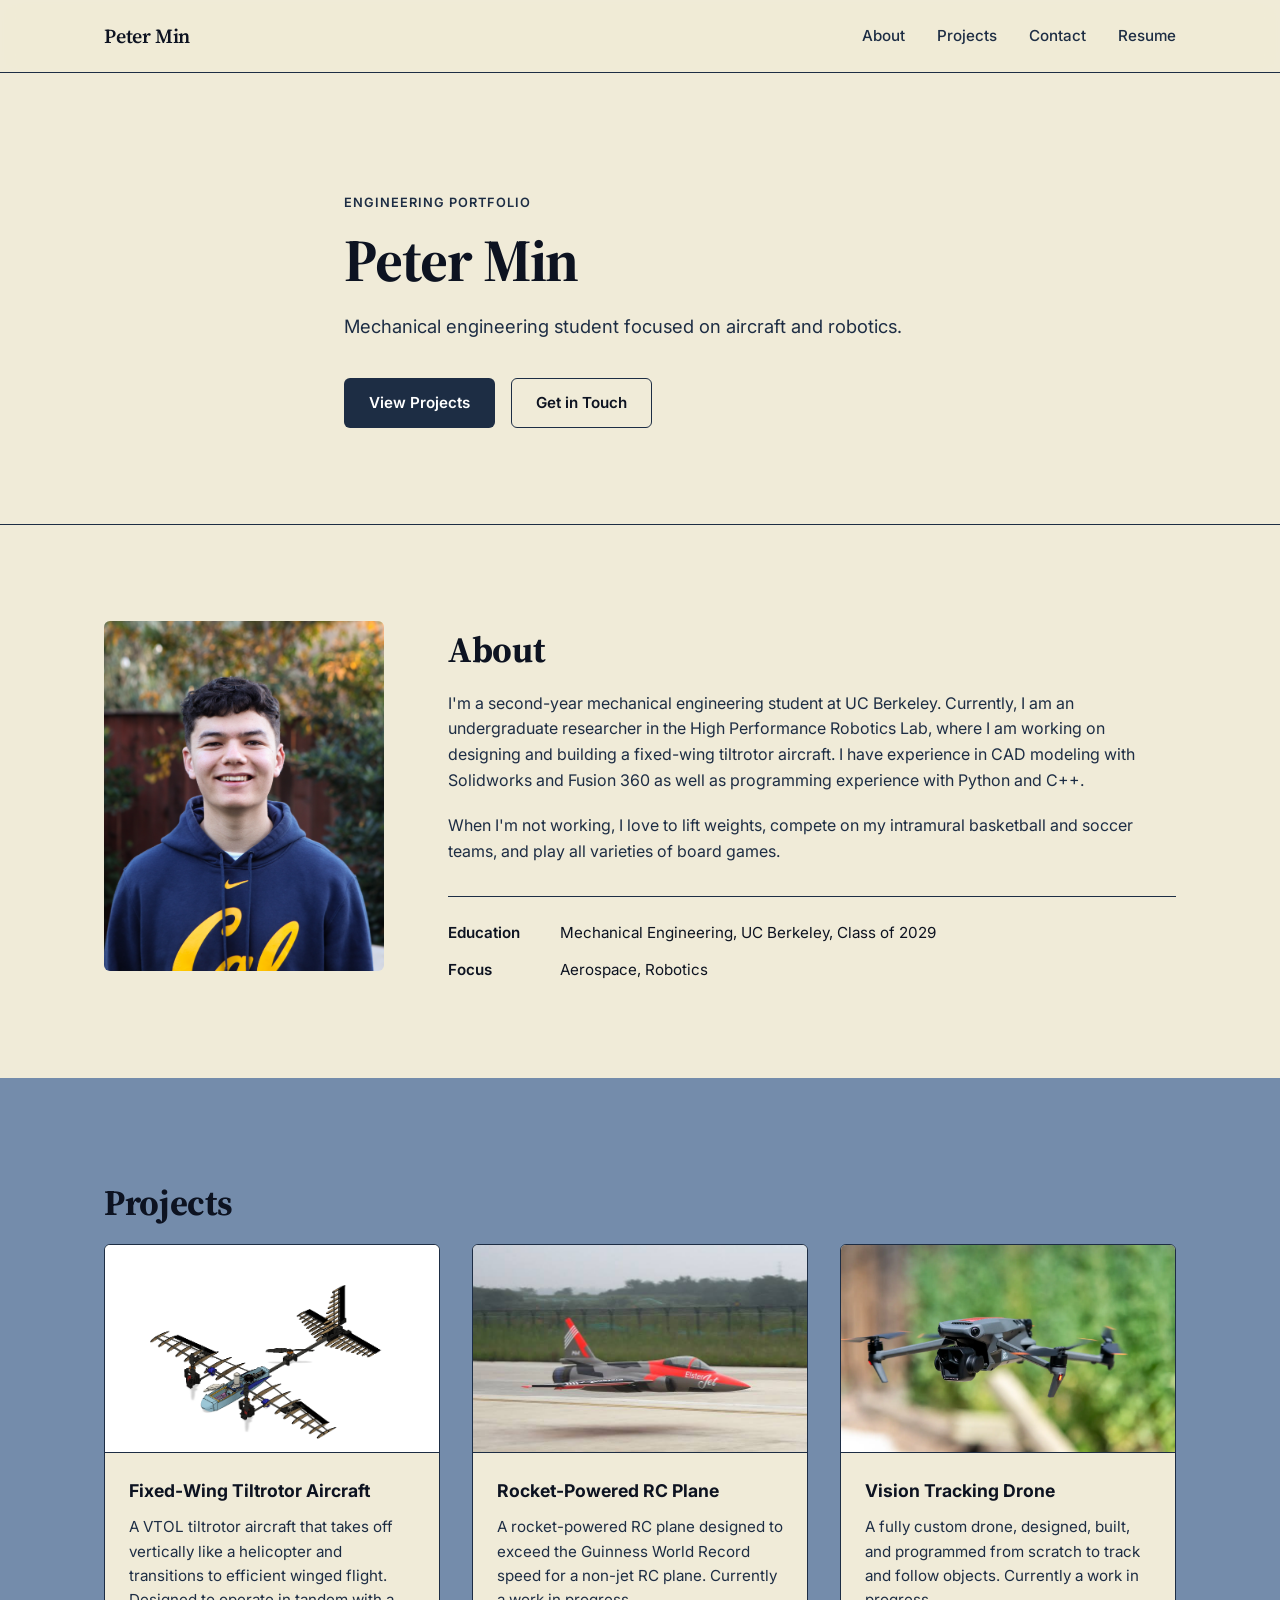
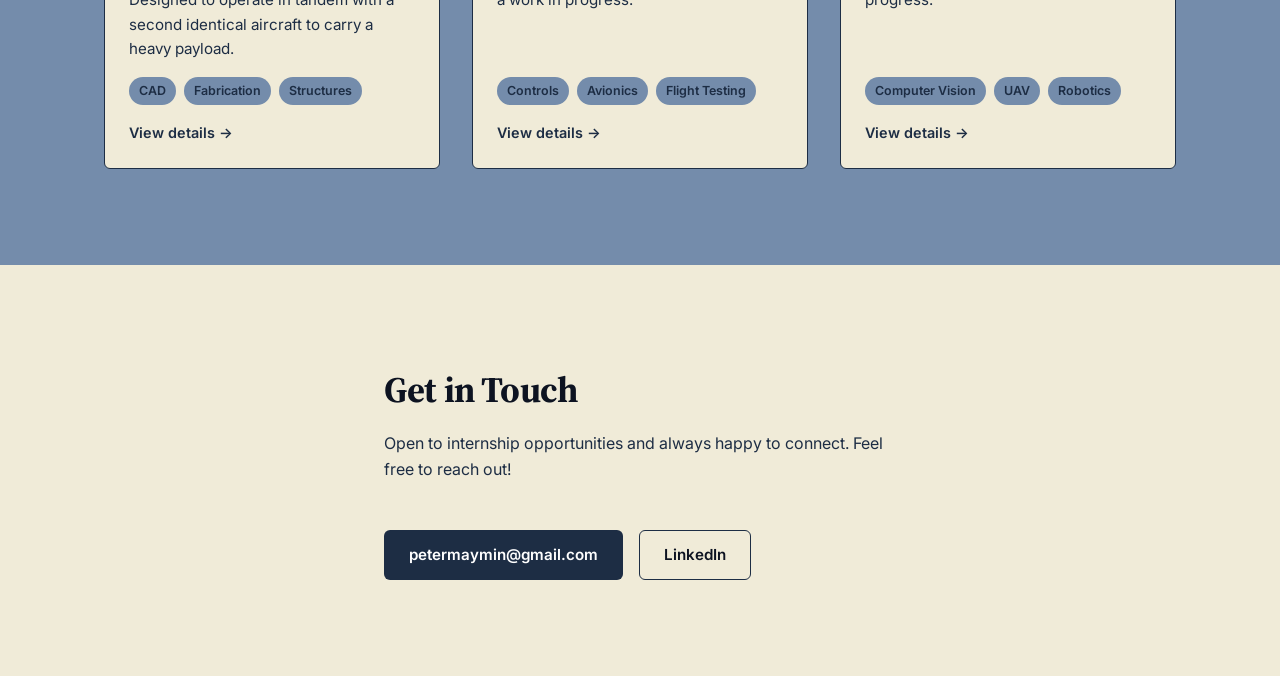
==== index.html @ 95f8da81 "Initial Commit" ====
<!DOCTYPE html>
<html lang="en">
<head>
<meta charset="UTF-8">
<meta name="viewport" content="width=device-width, initial-scale=1.0">
<title>Peter Min — Engineering Portfolio</title>
<meta name="description" content="Engineering portfolio of Peter Min.">
<link rel="stylesheet" href="css/style.css">
<link rel="preconnect" href="https://fonts.googleapis.com">
<link rel="preconnect" href="https://fonts.gstatic.com" crossorigin>
<link href="https://fonts.googleapis.com/css2?family=Inter:wght@400;500;600;700&family=Source+Serif+4:opsz,wght@8..60,500;8..60,600&display=swap" rel="stylesheet">
</head>
<body>

<a class="skip-link" href="#main">Skip to content</a>

<header class="site-header">
  <div class="container header-inner">
    <a href="#" class="logo">Peter Min</a>
    <nav class="nav">
      <button class="nav-toggle" aria-label="Toggle navigation" aria-expanded="false">
        <span></span><span></span><span></span>
      </button>
      <ul class="nav-links">
        <li><a href="#about">About</a></li>
        <li><a href="#projects">Projects</a></li>
        <li><a href="#contact">Contact</a></li>
        <li><a href="files/resume.pdf" download>Resume</a></li>
      </ul>
    </nav>
  </div>
</header>

<main id="main">

  <!-- Hero -->
  <section class="hero">
    <div class="container hero-inner">
      <p class="eyebrow">Engineering Portfolio</p>
      <h1>Peter Min</h1>
      <p class="hero-subtitle">
        Mechanical engineering student focused on aircraft and robotics. 
      </p>
      <div class="hero-actions">
        <a href="#projects" class="btn btn-primary">View Projects</a>
        <a href="#contact" class="btn btn-outline">Get in Touch</a>
      </div>
    </div>
  </section>

  <!-- About -->
  <section id="about" class="section">
    <div class="container about-grid">
      <div class="about-image">
        <img src="files/profile-photo.jpg" alt="Peter Min" class="about-photo">
      </div>
      <div class="about-text">
        <h2 class="section-title">About</h2>
        <p>
          I'm a second-year mechanical engineering student at UC Berkeley. 
          Currently, I am an undergraduate researcher in the High Performance 
          Robotics Lab, where I am working on designing and building a 
          fixed-wing tiltrotor aircraft. I have experience in CAD modeling
          with Solidworks and Fusion 360 as well as programming experience 
          with Python and C++. 
        </p>
        <p>
          When I'm not working, I love to lift weights, compete on my intramural
          basketball and soccer teams, and play all varieties of board games. 
        </p>
        <ul class="about-facts">
          <!-- <li><span>Location</span>[City, State]</li> -->
          <li><span>Education</span>Mechanical Engineering, UC Berkeley, Class of 2029</li>
          <li><span>Focus</span>Aerospace, Robotics</li>
        </ul>
      </div>
    </div>
  </section>

  <!-- Projects -->
  <section id="projects" class="section section-alt">
    <div class="container">
      <h2 class="section-title">Projects</h2>
      <!-- <p class="section-subtitle">A selection of design, analysis, and build work.</p> -->

      <div class="project-grid">

         <article class="project-card">
          <img src="files/TiltrotorCoverPhoto.png" alt="Tiltrotor project" class="project-image">
          <div class="project-body">
            <h3>Fixed-Wing Tiltrotor Aircraft</h3>
            <p>A VTOL tiltrotor aircraft that takes off vertically like a 
              helicopter and transitions to efficient winged flight. 
              Designed to operate in tandem with a second identical aircraft 
              to carry a heavy payload.</p>
            <ul class="tag-list">
              <li>CAD</li>
              <li>Fabrication</li>
              <li>Structures</li>
            </ul>
            <a href="projects/tiltrotor.html" class="project-link">View details &rarr;</a>
          </div>
        </article>

        <article class="project-card">
          <img src="files/RCPlaneCoverPhoto.jpg" alt="RC Plane project" class="project-image">
          <div class="project-body">
            <h3>Rocket-Powered RC Plane</h3>
            <p>A rocket-powered RC plane designed to exceed the Guinness 
              World Record speed for a non-jet RC plane. Currently a work 
              in progress.</p>
            <ul class="tag-list">
              <li>Controls</li>
              <li>Avionics</li>
              <li>Flight Testing</li>
            </ul>
            <a href="projects/rc-plane.html" class="project-link">View details &rarr;</a>
          </div>
        </article>

        <article class="project-card">
          <img src="files/VisionDroneCoverPhoto.webp" alt="Vision Drone project" class="project-image">
          <div class="project-body">
            <h3>Vision Tracking Drone</h3>
            <p> A fully custom drone, designed, built, and programmed from scratch 
              to track and follow objects. Currently a work in progress.</p>
            <ul class="tag-list">
              <li>Computer Vision</li>
              <li>UAV</li>
              <li>Robotics</li>
            </ul>
            <a href="projects/vision-drone.html" class="project-link">View details &rarr;</a>
          </div>
        </article>

      </div>
    </div>
  </section>
  
  <!-- Skills -->
   <!-- 
  <section id="skills" class="section">
    <div class="container">
      <h2 class="section-title">Skills</h2>
      <div class="skills-grid">
        <div class="skill-group">
          <h3>Design &amp; CAD</h3>
          <ul>
            <li>SolidWorks</li>
            <li>AutoCAD</li>
            <li>Fusion 360</li>
          </ul>
        </div>
        <div class="skill-group">
          <h3>Analysis</h3>
          <ul>
            <li>Finite Element Analysis</li>
            <li>MATLAB</li>
            <li>Structural Calculations</li>
          </ul>
        </div>
        <div class="skill-group">
          <h3>Fabrication</h3>
          <ul>
            <li>CNC Machining</li>
            <li>3D Printing</li>
            <li>Welding</li>
          </ul>
        </div>
        <div class="skill-group">
          <h3>Other</h3>
          <ul>
            <li>Project Management</li>
            <li>Technical Writing</li>
            <li>[Add more]</li>
          </ul>
        </div>
      </div>
    </div>
  </section>
-->
  <!-- Contact -->
  <section id="contact" class="section">
    <div class="container contact-inner">
      <h2 class="section-title">Get in Touch</h2>
      <p class="section-subtitle">
        Open to internship opportunities and always happy to connect. Feel free to reach out!
      </p>
      <div class="contact-links">
        <a href="mailto:petermaymin@gmail.com" class="btn btn-primary">petermaymin@gmail.com</a>
        <a href="https://www.linkedin.com/in/peter-min-profile" class="btn btn-outline" target="_blank" rel="noopener">LinkedIn</a>
      </div>
    </div>
  </section>

</main>
<!-- 
<footer class="site-footer">
  <div class="container">
    <p>&copy; <span id="year"></span> Peter Min. All rights reserved.</p>
  </div>
</footer>
-->
<script src="js/main.js"></script>
</body>
</html>
---- css/style.css ----
/* ---------------------------------
   Custom properties
--------------------------------- */
:root {
  --color-bg: #f0ebd8;
  --color-bg-alt: #748CAB;
  --color-text: #0d1321;
  --color-text-muted: #1d2d44;
  --color-border: #1d2d44;
  --color-accent: #1d2d44;
  --color-accent-dark: #0d1321;
  --font-sans: 'Inter', -apple-system, BlinkMacSystemFont, 'Segoe UI', sans-serif;
  --font-serif: 'Source Serif 4', Georgia, serif;
  --max-width: 1120px;
  --radius: 6px;
}

@media (prefers-color-scheme: dark) {
  :root {
    --color-bg: #0d1321;
    --color-bg-alt: #1d2d44;
    --color-text: #f0ebd8;
    --color-text-muted: #9cb1cc;
    --color-border: #3e5c76;
    --color-accent: #748cab;
    --color-accent-dark: #f0ebd8;
  }
}

/* ---------------------------------
   Reset & base
--------------------------------- */
* { box-sizing: border-box; }

html { scroll-behavior: smooth; }

body {
  margin: 0;
  font-family: var(--font-sans);
  color: var(--color-text);
  background: var(--color-bg);
  line-height: 1.6;
  -webkit-font-smoothing: antialiased;
}

img { max-width: 100%; display: block; }

a { color: inherit; text-decoration: none; }

ul { list-style: none; margin: 0; padding: 0; }

.container {
  max-width: var(--max-width);
  margin: 0 auto;
  padding: 0 24px;
}

.skip-link {
  position: absolute;
  left: -999px;
  top: 0;
  background: var(--color-accent);
  color: #fff;
  padding: 10px 16px;
  z-index: 1000;
}
.skip-link:focus { left: 12px; top: 12px; }

/* ---------------------------------
   Buttons
--------------------------------- */
.btn {
  display: inline-block;
  padding: 12px 24px;
  border-radius: var(--radius);
  font-weight: 600;
  font-size: 0.95rem;
  border: 1px solid transparent;
  transition: transform 0.15s ease, background-color 0.15s ease, color 0.15s ease, border-color 0.15s ease;
}
.btn:hover { transform: translateY(-1px); }

.btn-primary {
  background: var(--color-accent);
  color: #fff;
}
.btn-primary:hover { background: var(--color-accent-dark); }

.btn-outline {
  border-color: var(--color-border);
  color: var(--color-text);
}
.btn-outline:hover { border-color: var(--color-accent); color: var(--color-accent); }

.btn-small {
  padding: 8px 16px;
  font-size: 0.85rem;
}

/* ---------------------------------
   Header
--------------------------------- */
.site-header {
  position: sticky;
  top: 0;
  z-index: 100;
  background: color-mix(in srgb, var(--color-bg) 90%, transparent);
  backdrop-filter: saturate(180%) blur(10px);
  border-bottom: 1px solid var(--color-border);
}

.header-inner {
  display: flex;
  align-items: center;
  justify-content: space-between;
  height: 72px;
}

.logo {
  font-family: var(--font-serif);
  font-weight: 600;
  font-size: 1.25rem;
  letter-spacing: -0.01em;
}

.nav { display: flex; align-items: center; }

.nav-links {
  display: flex;
  align-items: center;
  gap: 32px;
}

.nav-links a:not(.btn) {
  font-size: 0.95rem;
  font-weight: 500;
  color: var(--color-text-muted);
}
.nav-links a:not(.btn):hover { color: var(--color-text); }

.nav-toggle {
  display: none;
  flex-direction: column;
  justify-content: center;
  gap: 5px;
  width: 36px;
  height: 36px;
  background: none;
  border: none;
  cursor: pointer;
}
.nav-toggle span {
  display: block;
  width: 100%;
  height: 2px;
  background: var(--color-text);
}

/* ---------------------------------
   Hero
--------------------------------- */
.hero {
  padding: 120px 0 96px;
  border-bottom: 1px solid var(--color-border);
}

.hero-inner { max-width: 640px; }

.eyebrow {
  text-transform: uppercase;
  letter-spacing: 0.08em;
  font-size: 0.8rem;
  font-weight: 600;
  color: var(--color-accent);
  margin: 0 0 16px;
}

.hero h1 {
  font-family: var(--font-serif);
  font-size: clamp(2.5rem, 5vw, 3.75rem);
  line-height: 1.05;
  margin: 0 0 20px;
  letter-spacing: -0.02em;
}

.hero-subtitle {
  font-size: 1.15rem;
  color: var(--color-text-muted);
  margin: 0 0 36px;
}

.hero-actions { display: flex; gap: 16px; flex-wrap: wrap; }

/* ---------------------------------
   Sections
--------------------------------- */
.section { padding: 96px 0; }
.section-alt { background: var(--color-bg-alt); }

.section-title {
  font-family: var(--font-serif);
  font-size: clamp(1.75rem, 3vw, 2.25rem);
  margin: 0 0 12px;
  letter-spacing: -0.01em;
}

.section-subtitle {
  color: var(--color-text-muted);
  margin: 0 0 48px;
  max-width: 560px;
}

/* ---------------------------------
   About
--------------------------------- */
.about-grid {
  display: grid;
  grid-template-columns: 280px 1fr;
  gap: 64px;
  align-items: start;
}

.image-placeholder {
  background: var(--color-bg-alt);
  border: 1px dashed var(--color-border);
  color: var(--color-text-muted);
  display: flex;
  align-items: center;
  justify-content: center;
  font-size: 0.9rem;
  border-radius: var(--radius);
}

.about-image .image-placeholder {
  aspect-ratio: 4 / 5;
}

.about-photo {
  width: 100%;
  aspect-ratio: 4 / 5;
  object-fit: cover;
  border-radius: var(--radius);
}

.about-text p {
  color: var(--color-text-muted);
  margin: 0 0 20px;
}

.about-facts {
  margin-top: 32px;
  border-top: 1px solid var(--color-border);
  padding-top: 24px;
  display: grid;
  gap: 12px;
}

.about-facts li {
  display: flex;
  gap: 12px;
  font-size: 0.95rem;
}

.about-facts span {
  min-width: 100px;
  font-weight: 600;
  color: var(--color-text);
}

/* ---------------------------------
   Projects
--------------------------------- */
.project-grid {
  display: grid;
  grid-template-columns: repeat(auto-fit, minmax(300px, 1fr));
  gap: 32px;
}

.project-card {
  display: flex;
  flex-direction: column;
  background: var(--color-bg);
  border: 1px solid var(--color-border);
  border-radius: var(--radius);
  overflow: hidden;
  transition: transform 0.2s ease, box-shadow 0.2s ease;
}
.project-card:hover {
  transform: translateY(-4px);
  box-shadow: 0 12px 24px -12px rgba(0,0,0,0.15);
}

.project-image.image-placeholder {
  aspect-ratio: 16 / 10;
  border-radius: 0;
  border-width: 0 0 1px 0;
}

img.project-image {
  width: 100%;
  aspect-ratio: 16 / 10;
  object-fit: cover;
  border-bottom: 1px solid var(--color-border);
}

.project-body {
  display: flex;
  flex-direction: column;
  flex: 1;
  padding: 24px;
}

.project-body h3 {
  font-size: 1.1rem;
  margin: 0 0 10px;
}

.project-body p {
  color: var(--color-text-muted);
  font-size: 0.95rem;
  margin: 0 0 16px;
}

.tag-list {
  display: flex;
  flex-wrap: wrap;
  gap: 8px;
  margin-top: auto;
  margin-bottom: 16px;
}

.tag-list li {
  font-size: 0.78rem;
  font-weight: 600;
  padding: 4px 10px;
  border-radius: 999px;
  background: var(--color-bg-alt);
  color: var(--color-text-muted);
}

.project-link {
  font-weight: 600;
  font-size: 0.9rem;
  color: var(--color-accent);
}
.project-link:hover { color: var(--color-accent-dark); }

/* ---------------------------------
   Project Detail Page
--------------------------------- */
.back-link {
  display: inline-flex;
  align-items: center;
  gap: 6px;
  font-weight: 600;
  font-size: 0.9rem;
  color: var(--color-text-muted);
  margin-bottom: 24px;
}
.back-link:hover { color: var(--color-text); }

.project-intro { padding: 64px 0 40px; }

.project-intro h1 {
  font-family: var(--font-serif);
  font-size: clamp(2rem, 4vw, 3rem);
  line-height: 1.1;
  margin: 20px 0 16px;
  letter-spacing: -0.02em;
}

.project-intro .hero-subtitle { margin-bottom: 0; }

.project-detail-image {
  width: 100%;
  aspect-ratio: 16 / 9;
  object-fit: cover;
  border-radius: var(--radius);
  border: 1px solid var(--color-border);
}

.project-content { padding-top: 40px; }

.project-content h2.section-title {
  margin-top: 48px;
}
.project-content h2.section-title:first-child { margin-top: 0; }

.project-content p {
  color: var(--color-text-muted);
  max-width: 720px;
  margin: 0 0 20px;
}

/* ---------------------------------
   Skills
--------------------------------- */
.skills-grid {
  display: grid;
  grid-template-columns: repeat(auto-fit, minmax(200px, 1fr));
  gap: 40px;
}

.skill-group h3 {
  font-size: 1rem;
  margin: 0 0 16px;
  padding-bottom: 10px;
  border-bottom: 2px solid var(--color-accent);
  display: inline-block;
}

.skill-group ul { display: grid; gap: 8px; }

.skill-group li {
  color: var(--color-text-muted);
  font-size: 0.95rem;
}

/* ---------------------------------
   Contact
--------------------------------- */
.contact-inner { max-width: 560px; }

.contact-links {
  display: flex;
  gap: 16px;
  flex-wrap: wrap;
  margin-top: 8px;
}

/* ---------------------------------
   Footer
--------------------------------- */
.site-footer {
  padding: 32px 0;
  border-top: 1px solid var(--color-border);
  text-align: center;
}

.site-footer p {
  color: var(--color-text-muted);
  font-size: 0.85rem;
  margin: 0;
}

/* ---------------------------------
   Responsive
--------------------------------- */
@media (max-width: 860px) {
  .about-grid { grid-template-columns: 1fr; }
  .about-image .image-placeholder { max-width: 240px; }
}

@media (max-width: 720px) {
  .nav-toggle { display: flex; }

  .nav-links {
    position: absolute;
    top: 72px;
    left: 0;
    right: 0;
    background: var(--color-bg);
    border-bottom: 1px solid var(--color-border);
    flex-direction: column;
    align-items: flex-start;
    padding: 24px;
    gap: 20px;
    display: none;
  }

  .nav-links.is-open { display: flex; }

  .hero { padding: 80px 0 64px; }
  .section { padding: 64px 0; }
}
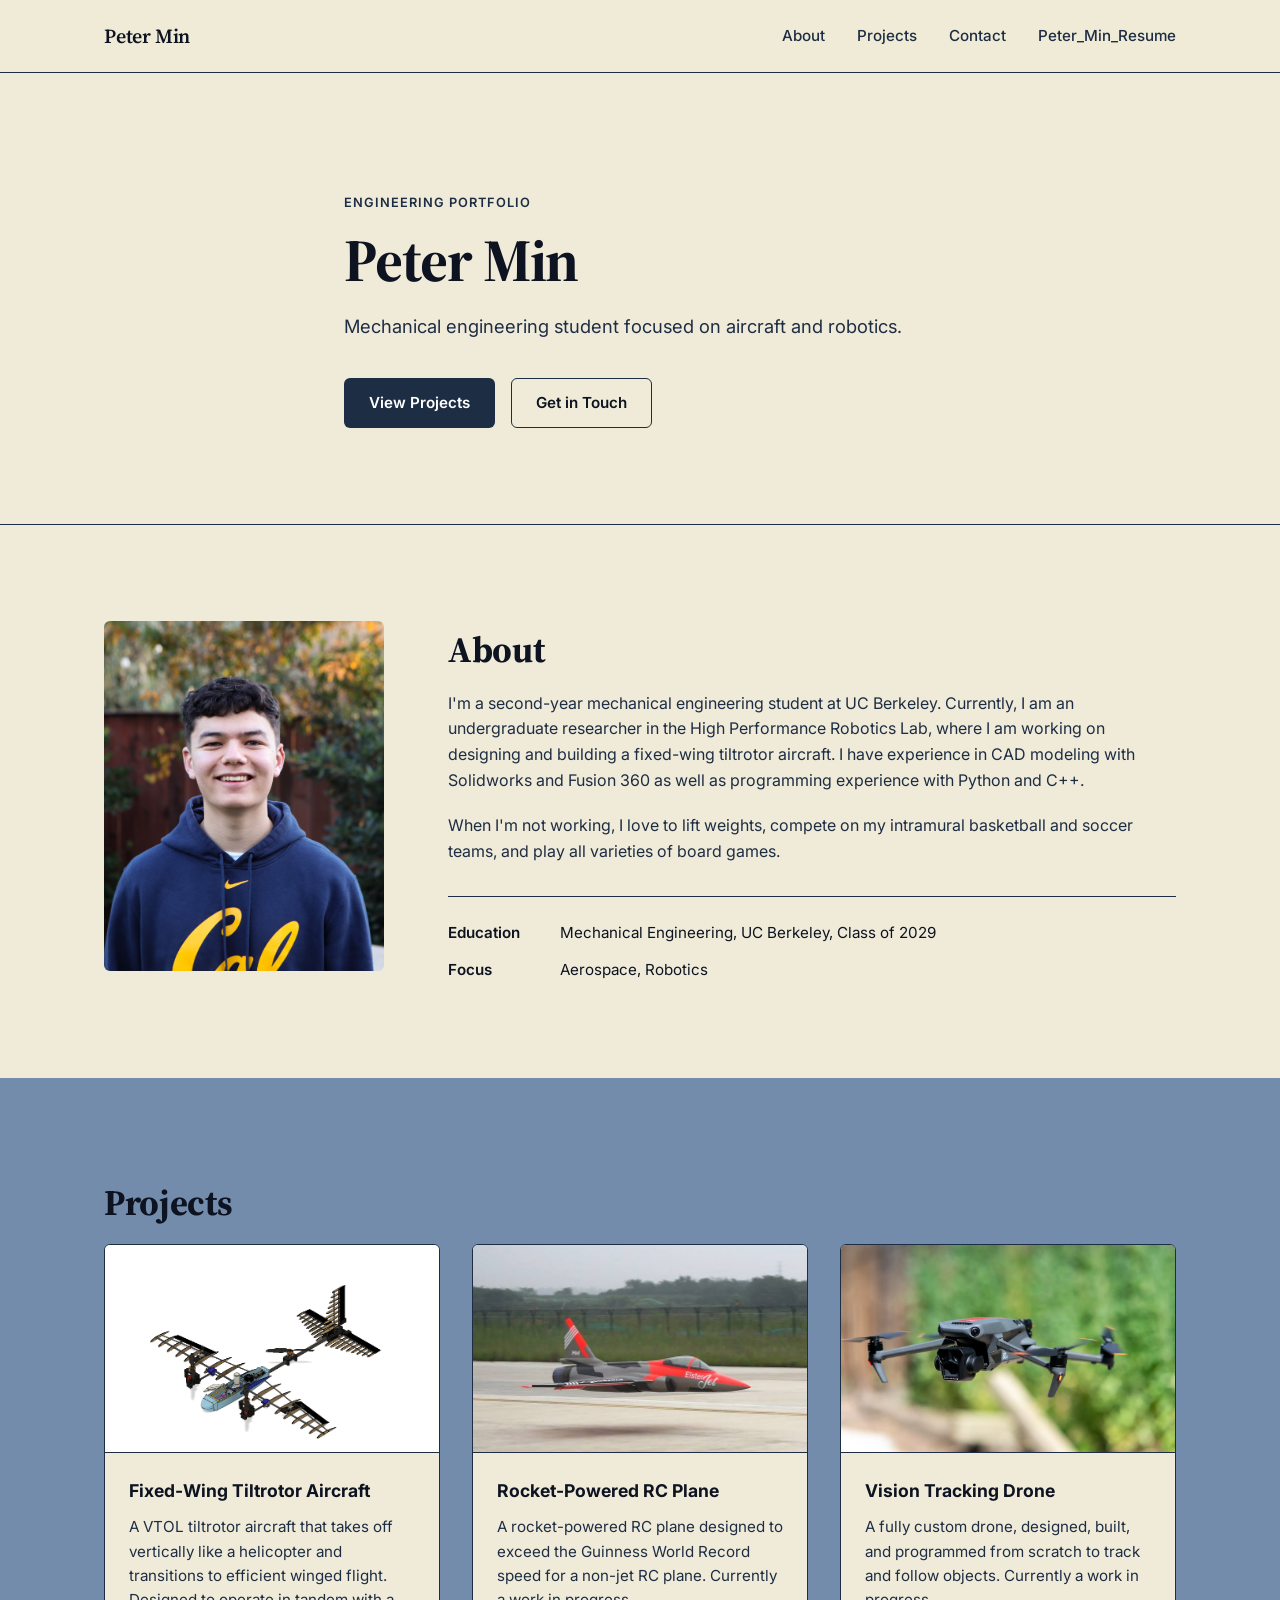
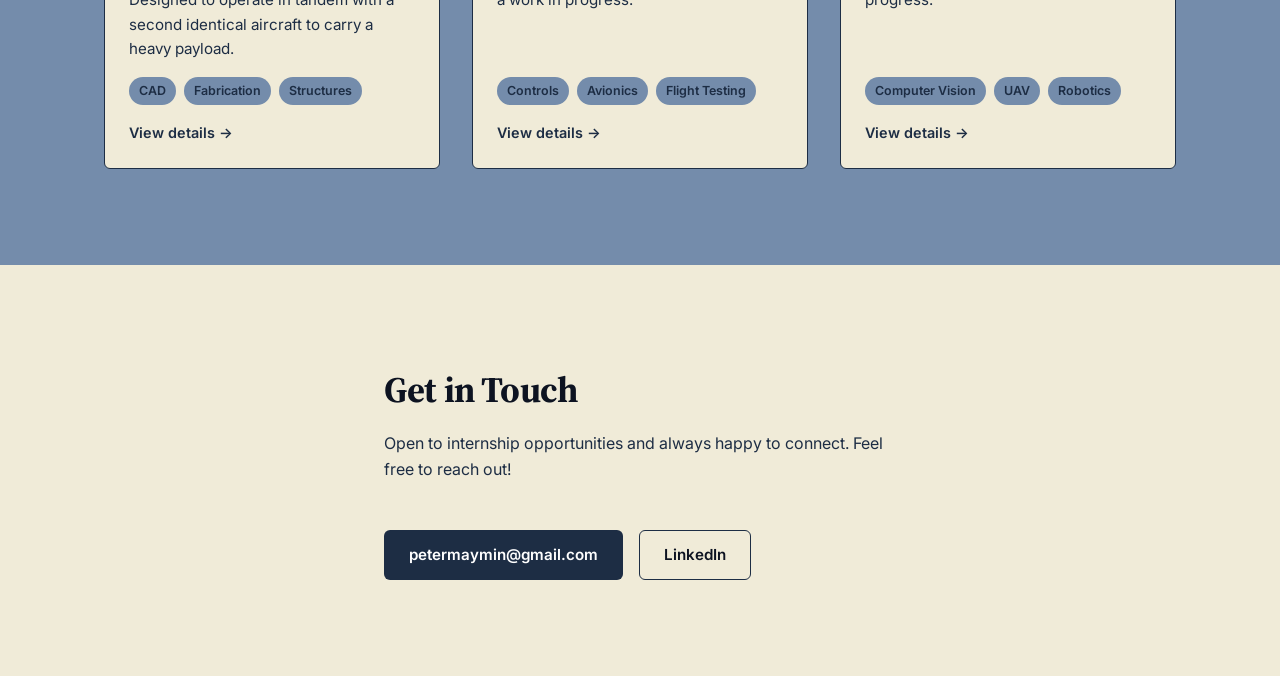
==== commit 684f5255: "resume name" ====
--- a/index.html
+++ b/index.html
@@ -5,6 +5,7 @@
 <meta name="viewport" content="width=device-width, initial-scale=1.0">
 <title>Peter Min — Engineering Portfolio</title>
 <meta name="description" content="Engineering portfolio of Peter Min.">
+<meta name="color-scheme" content="light dark">
 <link rel="stylesheet" href="css/style.css">
 <link rel="preconnect" href="https://fonts.googleapis.com">
 <link rel="preconnect" href="https://fonts.gstatic.com" crossorigin>
@@ -25,7 +26,7 @@
         <li><a href="#about">About</a></li>
         <li><a href="#projects">Projects</a></li>
         <li><a href="#contact">Contact</a></li>
-        <li><a href="files/resume.pdf" download>Resume</a></li>
+        <li><a href="files/Peter_Min_Resume.pdf" target="_blank" rel="noopener">Peter_Min_Resume</a></li>
       </ul>
     </nav>
   </div>
--- a/css/style.css
+++ b/css/style.css
@@ -46,6 +46,7 @@
 img { max-width: 100%; display: block; }
 
 a { color: inherit; text-decoration: none; }
+a:visited { color: inherit; }
 
 ul { list-style: none; margin: 0; padding: 0; }
 
@@ -80,11 +81,18 @@
 }
 .btn:hover { transform: translateY(-1px); }
 
-.btn-primary {
+.btn-primary,
+.btn-primary:link,
+.btn-primary:visited {
   background: var(--color-accent);
   color: #fff;
 }
 .btn-primary:hover { background: var(--color-accent-dark); }
+
+@media (prefers-color-scheme: dark) {
+  .btn-primary { background: var(--color-text); color: var(--color-bg); }
+  .btn-primary:hover { background: var(--color-accent); color: var(--color-bg); }
+}
 
 .btn-outline {
   border-color: var(--color-border);
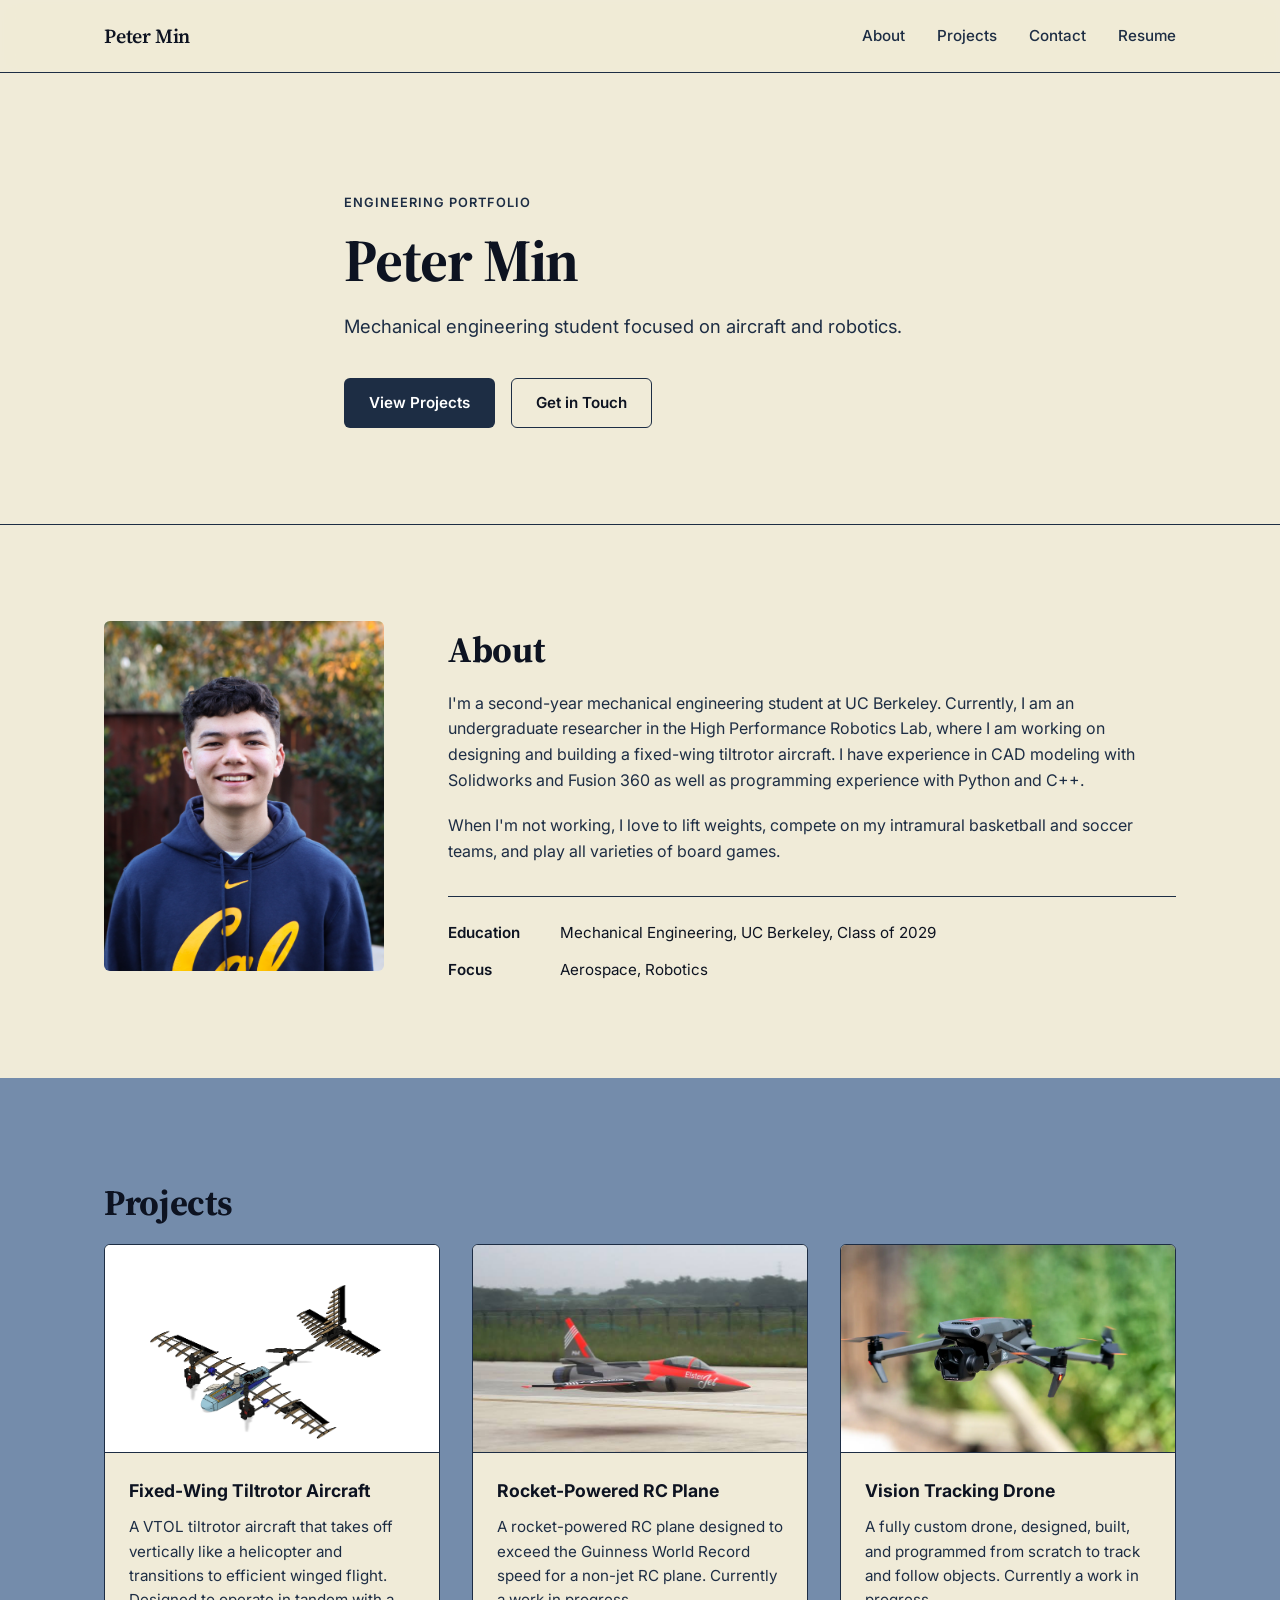
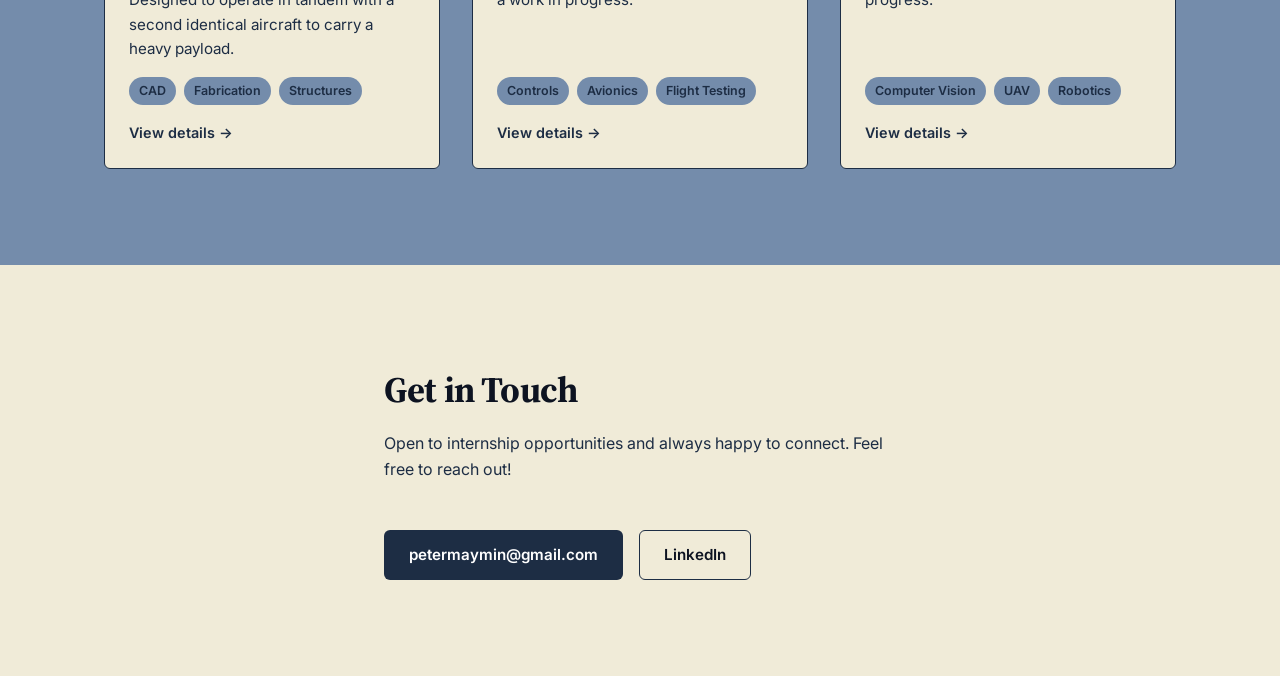
==== commit 456c4f45: "more resume button stuff" ====
--- a/index.html
+++ b/index.html
@@ -26,7 +26,7 @@
         <li><a href="#about">About</a></li>
         <li><a href="#projects">Projects</a></li>
         <li><a href="#contact">Contact</a></li>
-        <li><a href="files/Peter_Min_Resume.pdf" target="_blank" rel="noopener">Peter_Min_Resume</a></li>
+        <li><a href="files/Peter_Min_Resume.pdf" target="_blank" rel="noopener">Resume</a></li>
       </ul>
     </nav>
   </div>
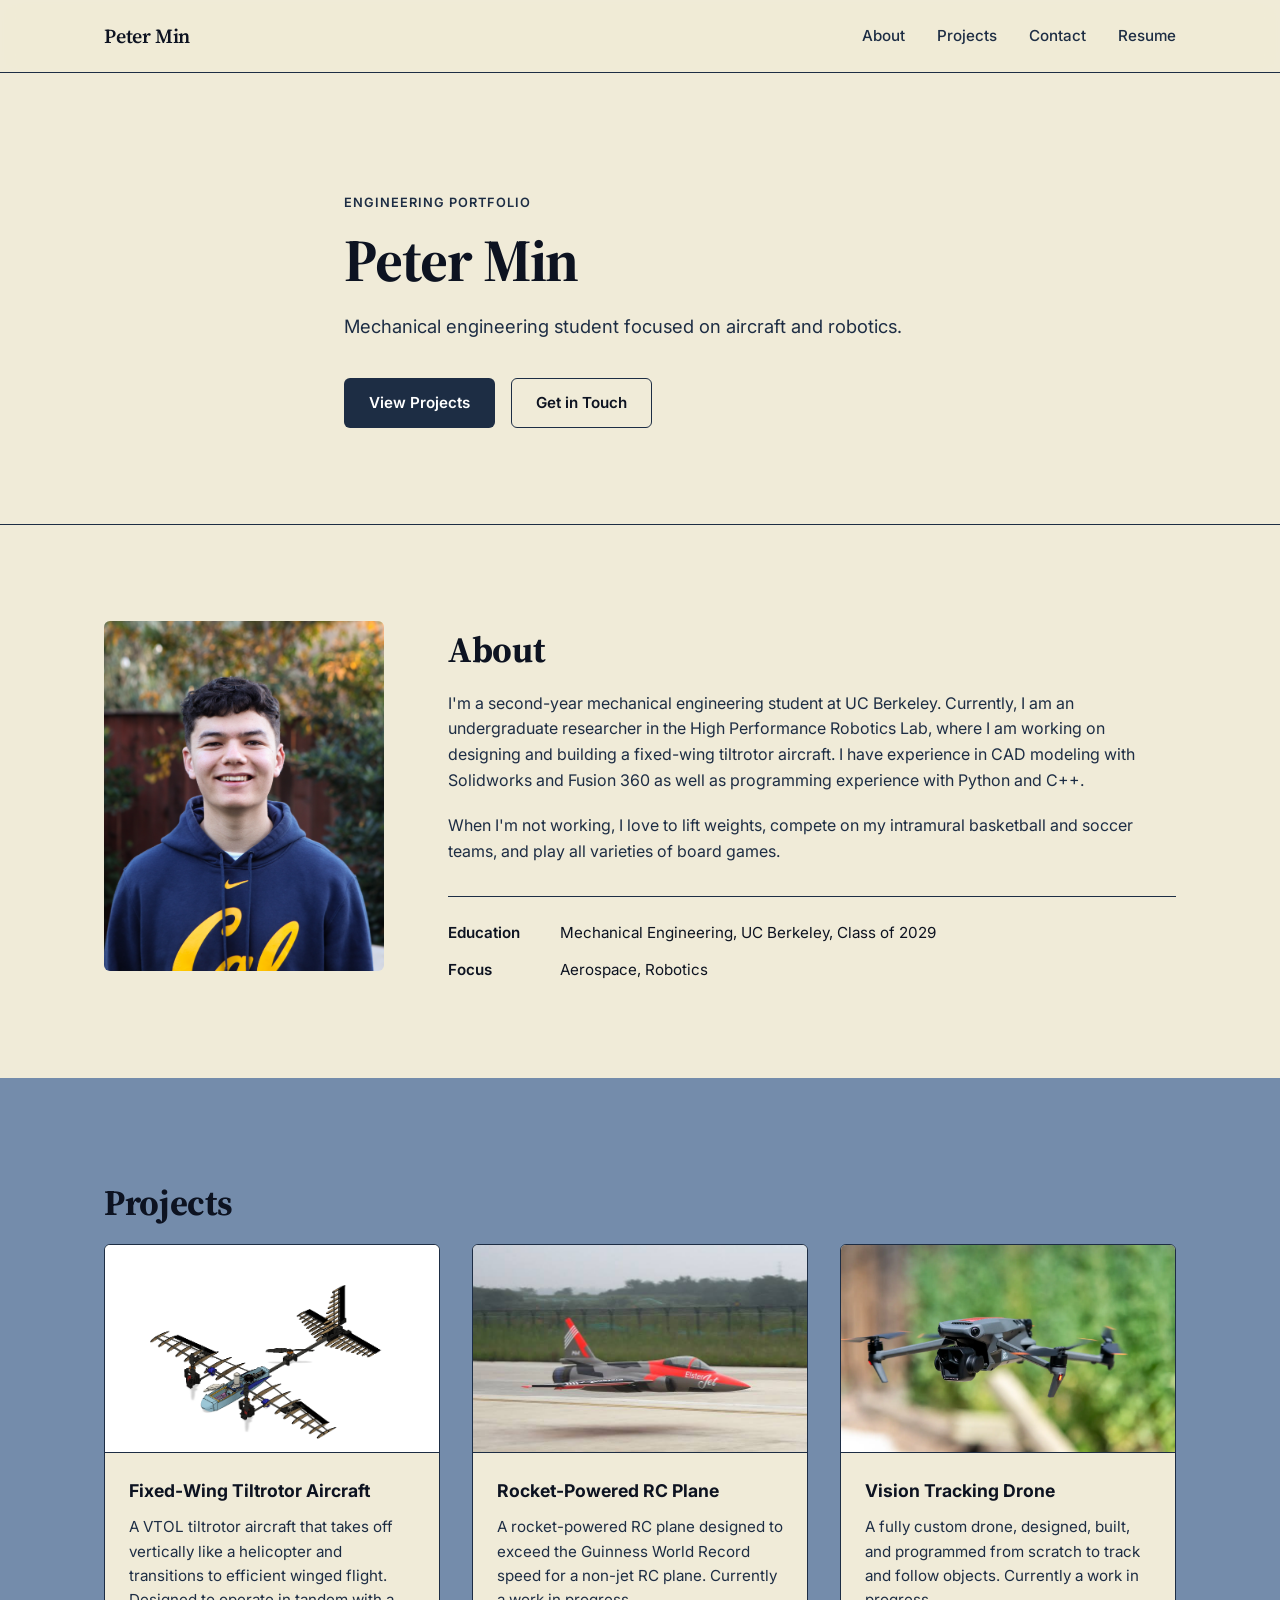
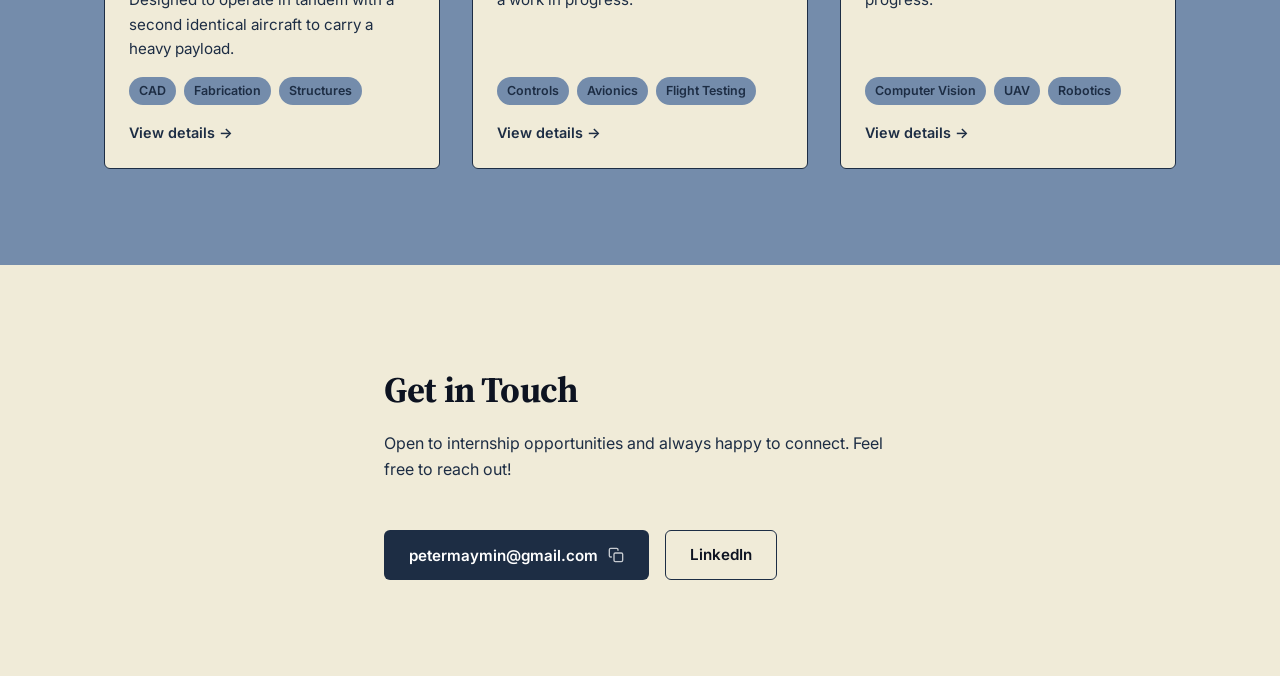
==== commit 9a065c0d: "fixed email button" ====
--- a/index.html
+++ b/index.html
@@ -188,14 +188,23 @@
         Open to internship opportunities and always happy to connect. Feel free to reach out!
       </p>
       <div class="contact-links">
-        <a href="mailto:petermaymin@gmail.com" class="btn btn-primary">petermaymin@gmail.com</a>
+        <button type="button" class="btn btn-primary email-btn" data-copy="petermaymin@gmail.com" aria-label="Copy email address" title="Copy email address">
+          petermaymin@gmail.com
+          <span class="copy-icon" aria-hidden="true">
+            <svg class="icon-copy" viewBox="0 0 24 24" fill="none" stroke="currentColor" stroke-width="2" stroke-linecap="round" stroke-linejoin="round" aria-hidden="true"><rect x="9" y="9" width="13" height="13" rx="2"></rect><path d="M5 15H4a2 2 0 0 1-2-2V4a2 2 0 0 1 2-2h9a2 2 0 0 1 2 2v1"></path></svg>
+            <svg class="icon-check" viewBox="0 0 24 24" fill="none" stroke="currentColor" stroke-width="2" stroke-linecap="round" stroke-linejoin="round" aria-hidden="true"><polyline points="20 6 9 17 4 12"></polyline></svg>
+          </span>
+        </button>
         <a href="https://www.linkedin.com/in/peter-min-profile" class="btn btn-outline" target="_blank" rel="noopener">LinkedIn</a>
       </div>
     </div>
   </section>
 
 </main>
-<!-- 
+
+<div class="toast" role="status" aria-live="polite"></div>
+
+<!--
 <footer class="site-footer">
   <div class="container">
     <p>&copy; <span id="year"></span> Peter Min. All rights reserved.</p>
--- a/css/style.css
+++ b/css/style.css
@@ -74,9 +74,11 @@
   display: inline-block;
   padding: 12px 24px;
   border-radius: var(--radius);
+  font-family: inherit;
   font-weight: 600;
   font-size: 0.95rem;
   border: 1px solid transparent;
+  cursor: pointer;
   transition: transform 0.15s ease, background-color 0.15s ease, color 0.15s ease, border-color 0.15s ease;
 }
 .btn:hover { transform: translateY(-1px); }
@@ -434,6 +436,52 @@
   gap: 16px;
   flex-wrap: wrap;
   margin-top: 8px;
+}
+
+.email-btn {
+  display: inline-flex;
+  align-items: center;
+  gap: 10px;
+}
+
+.copy-icon {
+  display: inline-flex;
+  align-items: center;
+  justify-content: center;
+  opacity: 0.75;
+}
+
+.copy-icon svg { width: 16px; height: 16px; }
+
+.copy-icon .icon-check { display: none; }
+.email-btn.copied .copy-icon { opacity: 1; }
+.email-btn.copied .icon-copy { display: none; }
+.email-btn.copied .icon-check { display: block; }
+
+/* ---------------------------------
+   Toast
+--------------------------------- */
+.toast {
+  position: fixed;
+  left: 50%;
+  bottom: 32px;
+  transform: translate(-50%, 12px);
+  background: var(--color-text);
+  color: var(--color-bg);
+  font-weight: 600;
+  font-size: 0.9rem;
+  padding: 12px 22px;
+  border-radius: 999px;
+  box-shadow: 0 12px 24px -8px rgba(0, 0, 0, 0.35);
+  opacity: 0;
+  pointer-events: none;
+  transition: opacity 0.25s ease, transform 0.25s ease;
+  z-index: 1000;
+}
+
+.toast.show {
+  opacity: 1;
+  transform: translate(-50%, 0);
 }
 
 /* ---------------------------------
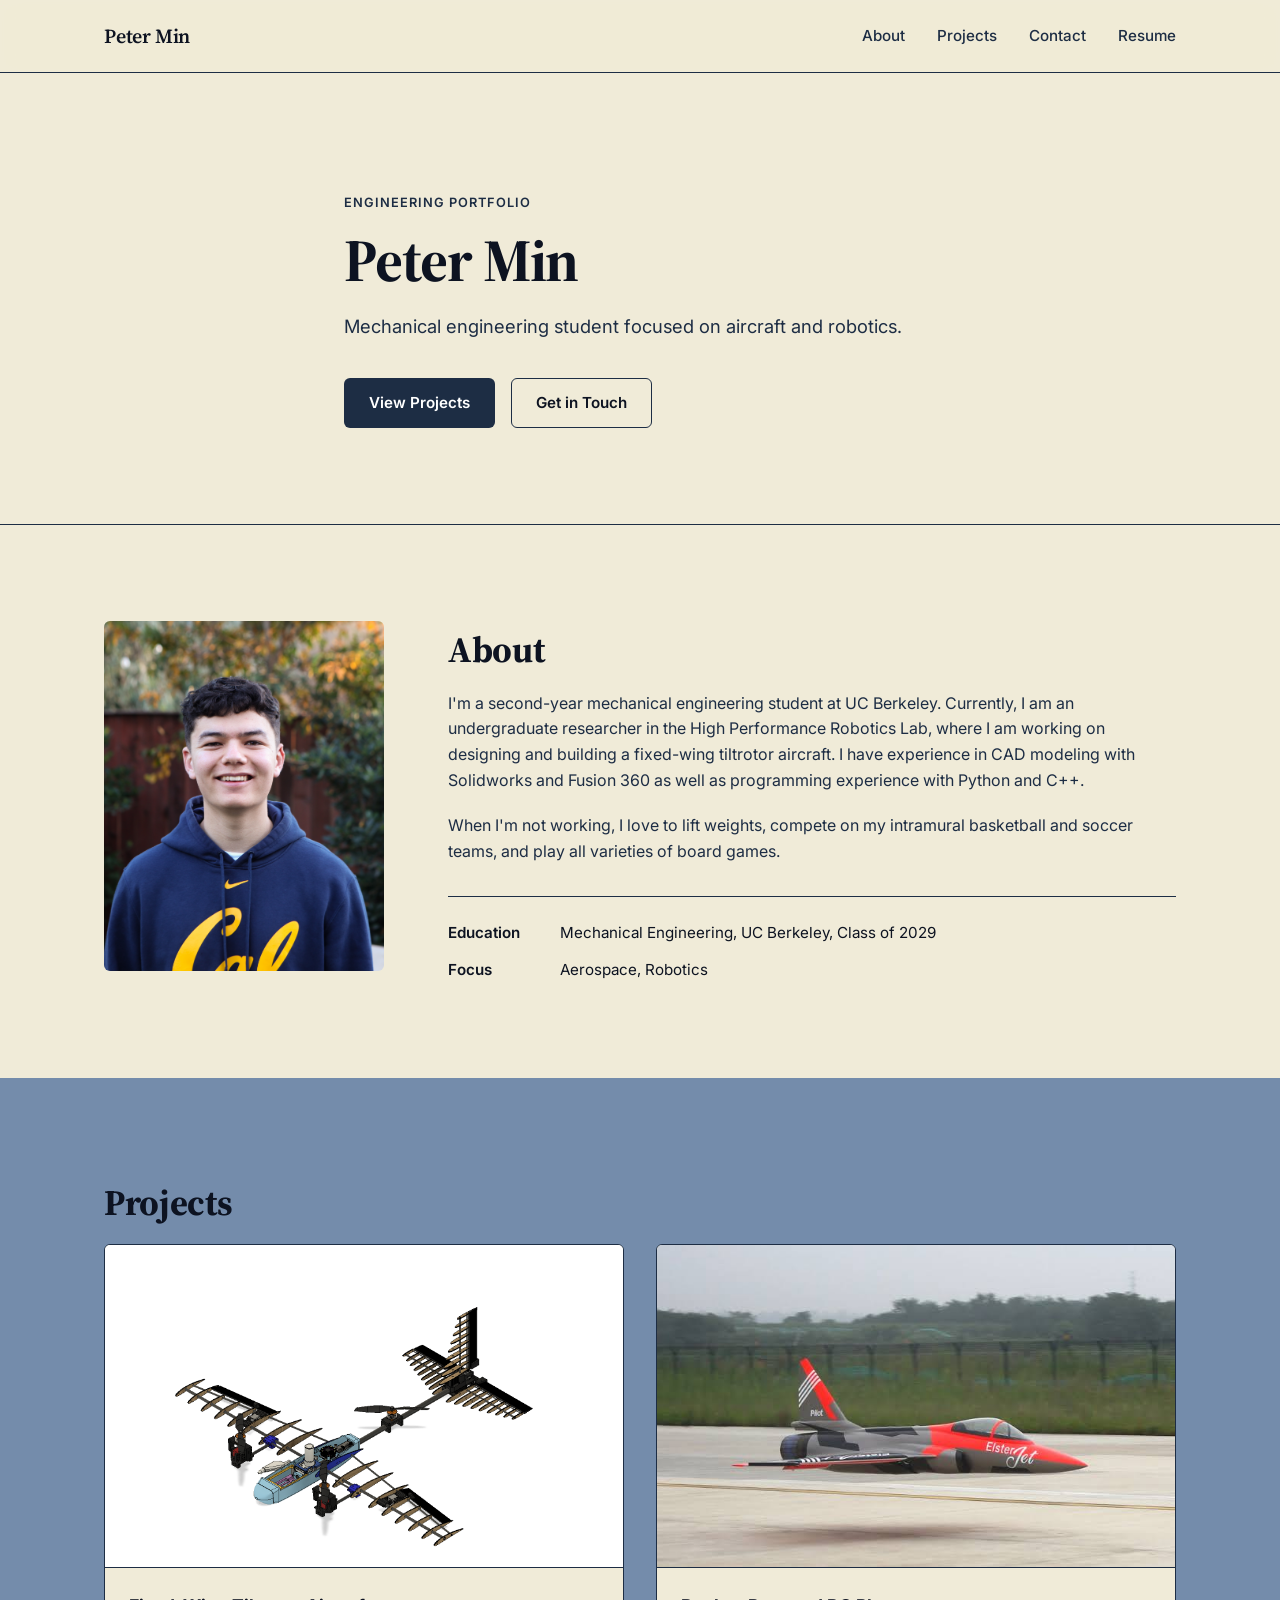
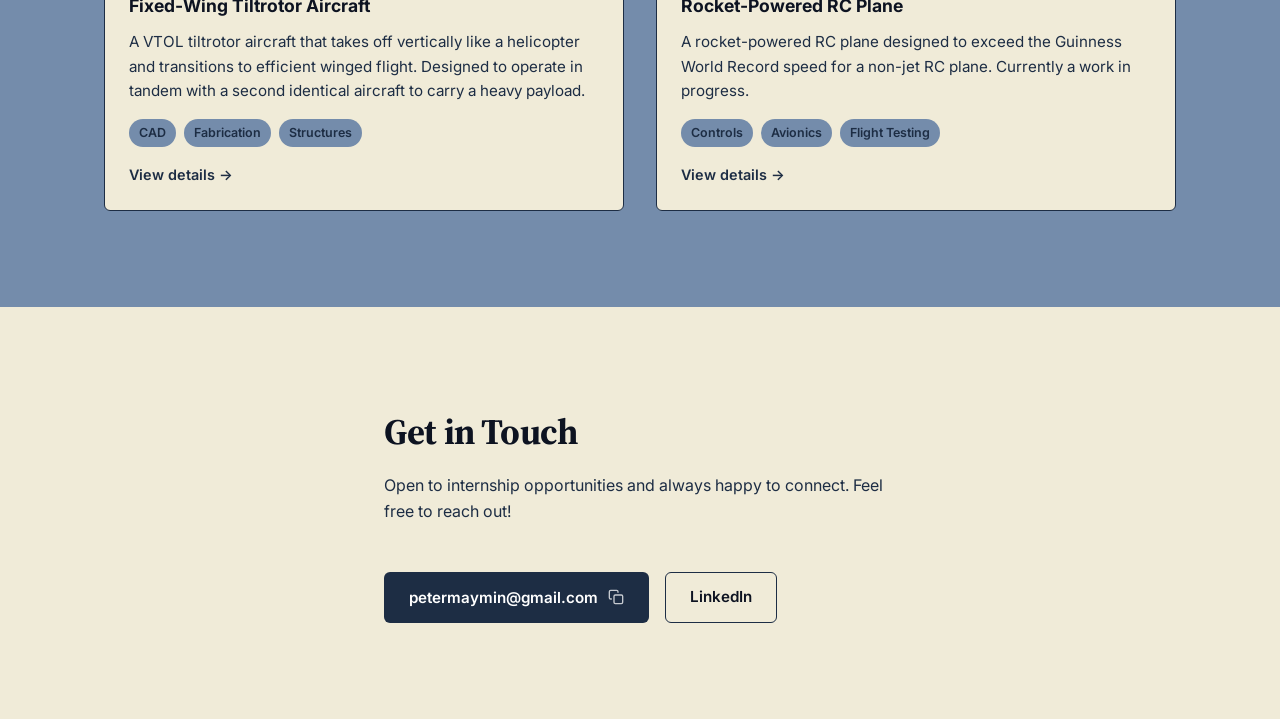
==== commit e5aa7753: "got rid of a project" ====
--- a/index.html
+++ b/index.html
@@ -5,7 +5,7 @@
 <meta name="viewport" content="width=device-width, initial-scale=1.0">
 <title>Peter Min — Engineering Portfolio</title>
 <meta name="description" content="Engineering portfolio of Peter Min.">
-<meta name="color-scheme" content="light dark">
+<meta name="color-scheme" content="light">
 <link rel="stylesheet" href="css/style.css">
 <link rel="preconnect" href="https://fonts.googleapis.com">
 <link rel="preconnect" href="https://fonts.gstatic.com" crossorigin>
@@ -119,21 +119,6 @@
           </div>
         </article>
 
-        <article class="project-card">
-          <img src="files/VisionDroneCoverPhoto.webp" alt="Vision Drone project" class="project-image">
-          <div class="project-body">
-            <h3>Vision Tracking Drone</h3>
-            <p> A fully custom drone, designed, built, and programmed from scratch 
-              to track and follow objects. Currently a work in progress.</p>
-            <ul class="tag-list">
-              <li>Computer Vision</li>
-              <li>UAV</li>
-              <li>Robotics</li>
-            </ul>
-            <a href="projects/vision-drone.html" class="project-link">View details &rarr;</a>
-          </div>
-        </article>
-
       </div>
     </div>
   </section>
--- a/css/style.css
+++ b/css/style.css
@@ -15,18 +15,6 @@
   --radius: 6px;
 }
 
-@media (prefers-color-scheme: dark) {
-  :root {
-    --color-bg: #0d1321;
-    --color-bg-alt: #1d2d44;
-    --color-text: #f0ebd8;
-    --color-text-muted: #9cb1cc;
-    --color-border: #3e5c76;
-    --color-accent: #748cab;
-    --color-accent-dark: #f0ebd8;
-  }
-}
-
 /* ---------------------------------
    Reset & base
 --------------------------------- */
@@ -90,11 +78,6 @@
   color: #fff;
 }
 .btn-primary:hover { background: var(--color-accent-dark); }
-
-@media (prefers-color-scheme: dark) {
-  .btn-primary { background: var(--color-text); color: var(--color-bg); }
-  .btn-primary:hover { background: var(--color-accent); color: var(--color-bg); }
-}
 
 .btn-outline {
   border-color: var(--color-border);
